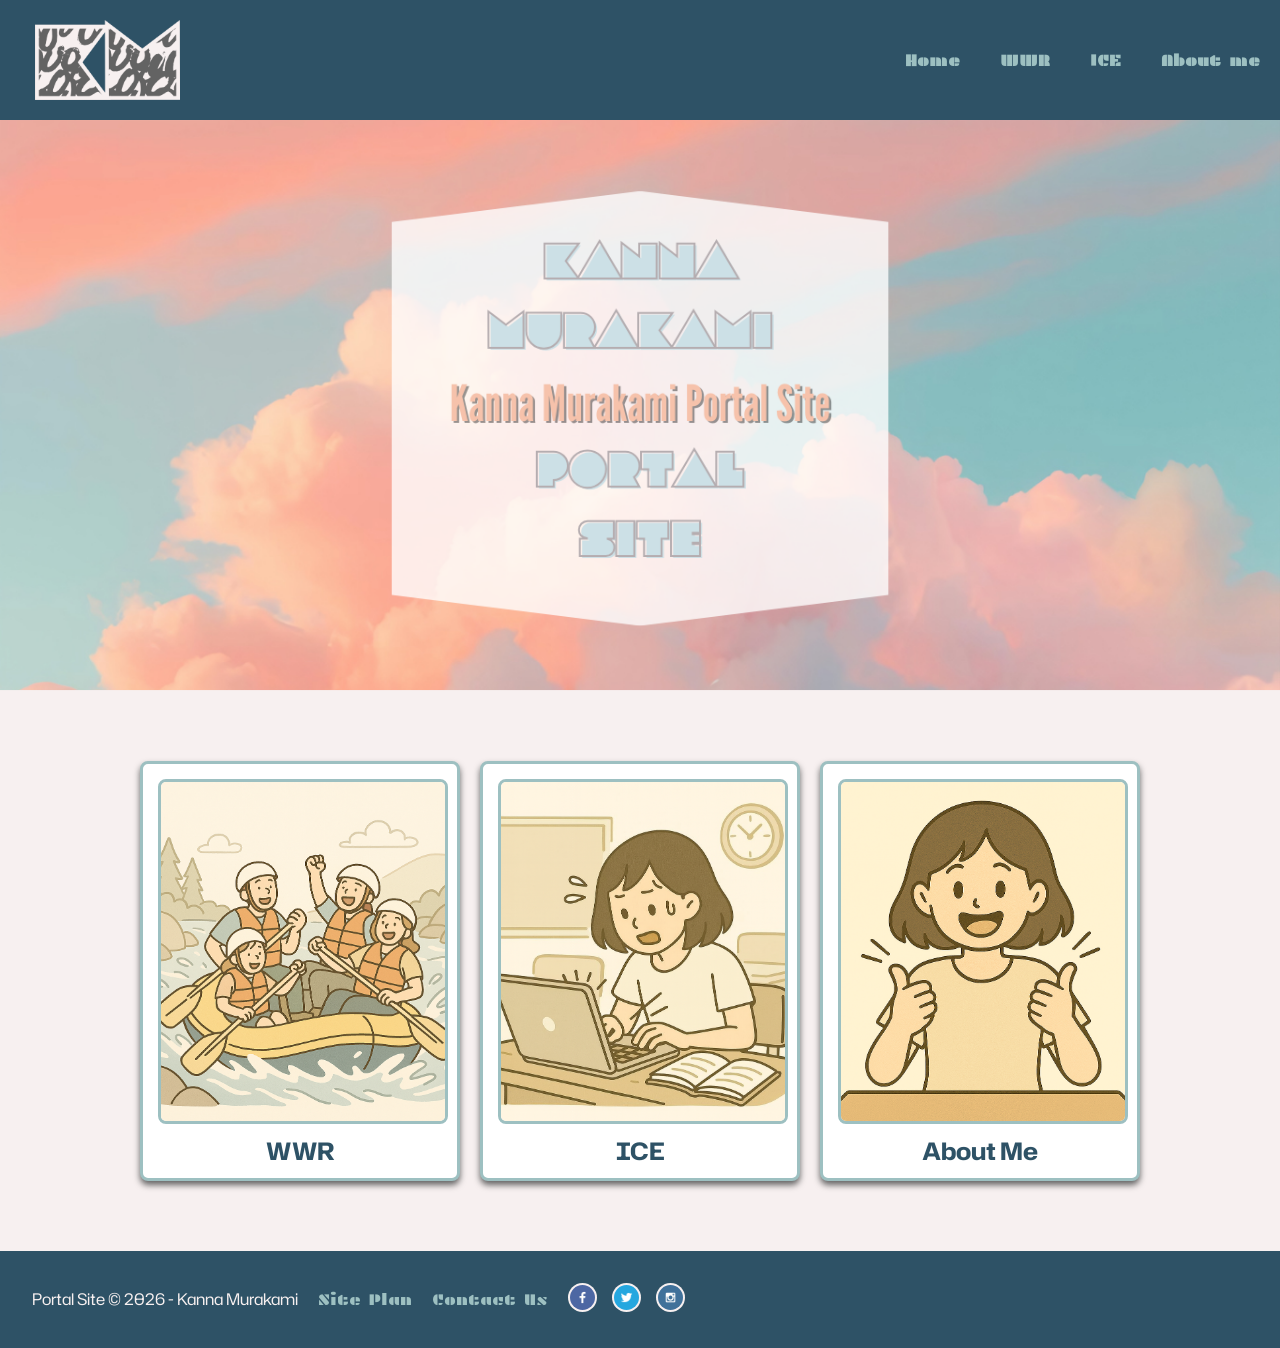
==== index.html @ 5af6eba7 "Initial commit" ====
<!DOCTYPE html>
<html lang="en">
<head>
    <meta charset="UTF-8">
    <meta name="viewport" content="width=device-width, initial-scale=1.0">
    <title>WDD130 Portal Site</title>    
    <link rel="stylesheet" href="styles/style.css">
</head>
<body>
    
    <header>
        
         <a id="logo_link" href="index.html">
            <img src="images/logo2.png" alt="Logo" class="logo"> 
        </a>

        <nav>
            <ul>
                <li><a href="index.html">Home</a></li>
                <li><a href="../wwr/index.html">WWR</a></li>
                <li><a href="ice.html">ICE</a></li>
                <li><a href="about.me">About me</a></li>
            </ul>
        </nav>
    </header>
    
    <div id="content">
        
        <div id="hero-image">
            <img id="hero-image"src="images/1.png" alt="portal site image">
        </div>
        

        <main id="hero-grid">
            <section class="WWR">
                <img class="WWR-img" src="images/WWR.png" alt="WWR Image">
                <h2>WWR</h2>
            </section>
            <section class="ICE">
                <img class="ICE-img" src="images/ICE.png" alt="ICE Image">
                <h2>ICE</h2>
            </section>
            <section class="About Me">
                <img class="Me-img" src="images/about me.png" alt="About Me">
                <h2>About Me</h2>
            </section>
        </main>
    </div>

    <footer>
        <p>Portal Site &copy; 2026 - Kanna Murakami</p>
        <p><a href="site-plan.html">Site Plan</a></p> 
        <p><a href="contact.html">Contact Us</a></p>
        <div class="social">
            <a href="https://facebook.com" target="_blank">
                <img src="images/facebook.png" alt="fb icon">
            </a>
            <a href="https://twitter.com" target="_blank">
                <img src="images/twitter.png" alt="twitter icon">
            </a>
            <a href="https://instagram.com" target="_blank">
                <img src="images/instagram.png" alt="instagram icon">
            </a>
        </div>
    </footer>
</body>
</html>
---- styles/style.css ----
@import url('https://fonts.googleapis.com/css2?family=Plaster&family=League+Spartan:wght@700&family=Tektur:wght@400..900&family=Inter:wght@400;700&family=Roboto:wght@400;700&family=Open+Sans:wght@400;700&family=Hubot+Sans:wght@400..900&family=Coda:wght@400;800&family=Lexend+Deca:wght@400;700&display=swap');

body {
    background-color: #F7F0F0;
    color: #2E5266;;
    font-family: 'Hubot Sans', 'Coda', 'Lexend Deca';
    margin: 0;
    padding: 0;
}

header {
    background-color: #2E5266;
    display: flex;
    justify-content: space-between;
    align-items: center;
    padding: 20px 20px; 
    height: 80px;
    position: relative; 
    z-index: 10;
}

header img.logo {
    height: 100%; 
    max-height: 200px; 
    width: auto;
    display: block;
    margin-left: 15px;
}

#logo_link {
    display: flex;
    align-items: center;
    height: 100%; 
}

nav ul {
    list-style: none;
    margin: 0;
    padding: 0;
    display: flex;   
    gap: 40px;        
}

nav li {
    display: inline;
    text-decoration: none; 
}

nav a {
    text-decoration: none; 
    font-family: 'Plaster', 'League Spartan', 'Tektur';
    font-weight: bold; 
    font-size: 1rem; 
    color: #9dc0c1; 
}

nav a:hover {
    color: #f6c2ab;
}


#hero-image {
    display: block;
    width: 100%;
    margin-bottom: 50px;
}

#hero-grid {
    display: grid;
    grid-template-columns: repeat(3, 1fr); 
    gap: 20px;
    max-width: 1000px;
    display: flex;
    margin: 70px auto;
    padding: 0 20px;
}

section {
    background: white;
    border: 3px solid #9dc0c1;
    border-radius: 8px;
    padding: 15px;
    padding-bottom: 60px;
    text-align: center;
    box-shadow: 0 4px 6px #636363;
    transition: transform 0.3s;
}

section:hover {
    transform: translateY(-5px);
}

section img {
    width: 100%;
    height: 100%;
    object-fit: cover;
    border: 3px solid #9dc0c1;
    border-radius: 8px;
}

h2 {
    color: #2E5266;
    font-family: 'Hubot Sans', 'Coda', 'Lexend Deca';
    margin: 5px;
}


footer {
    background-color: #2E5266;
    color: #F7F0F0;
    padding: 2rem;
    
    display: flex;
    justify-content: flex-start;
    align-items: center;
    gap: 20px;
}

.social {
    display: flex;
    justify-self: start;
    gap: 15px;
}

.social img {
    width: 25px;
    height: auto;
}

.social a img {
    background-color: #F7F0F0;
    border-radius: 50%;
    padding: 2px;
}

footer p {
    margin: 0;
    font-family: 'Hubot Sans', 'Coda', 'Lexend Deca';
}

footer a {
    font-family: 'Plaster', 'League Spartan', 'Tektur';
    color: #9dc0c1;
    text-decoration: none;
    transition: color 0.3s;
}

footer a:hover {
    color: #f6c2ab;
}

.social img:hover {
    transform: scale(1.1);
}

.ice-project{
    width: 40%;
    margin: 20px auto;  
}
 .ice-page {
    display: flex;
    flex-wrap: wrap;
    padding: 50px;
 }

 .ice-project a {
    text-decoration: none;
 }
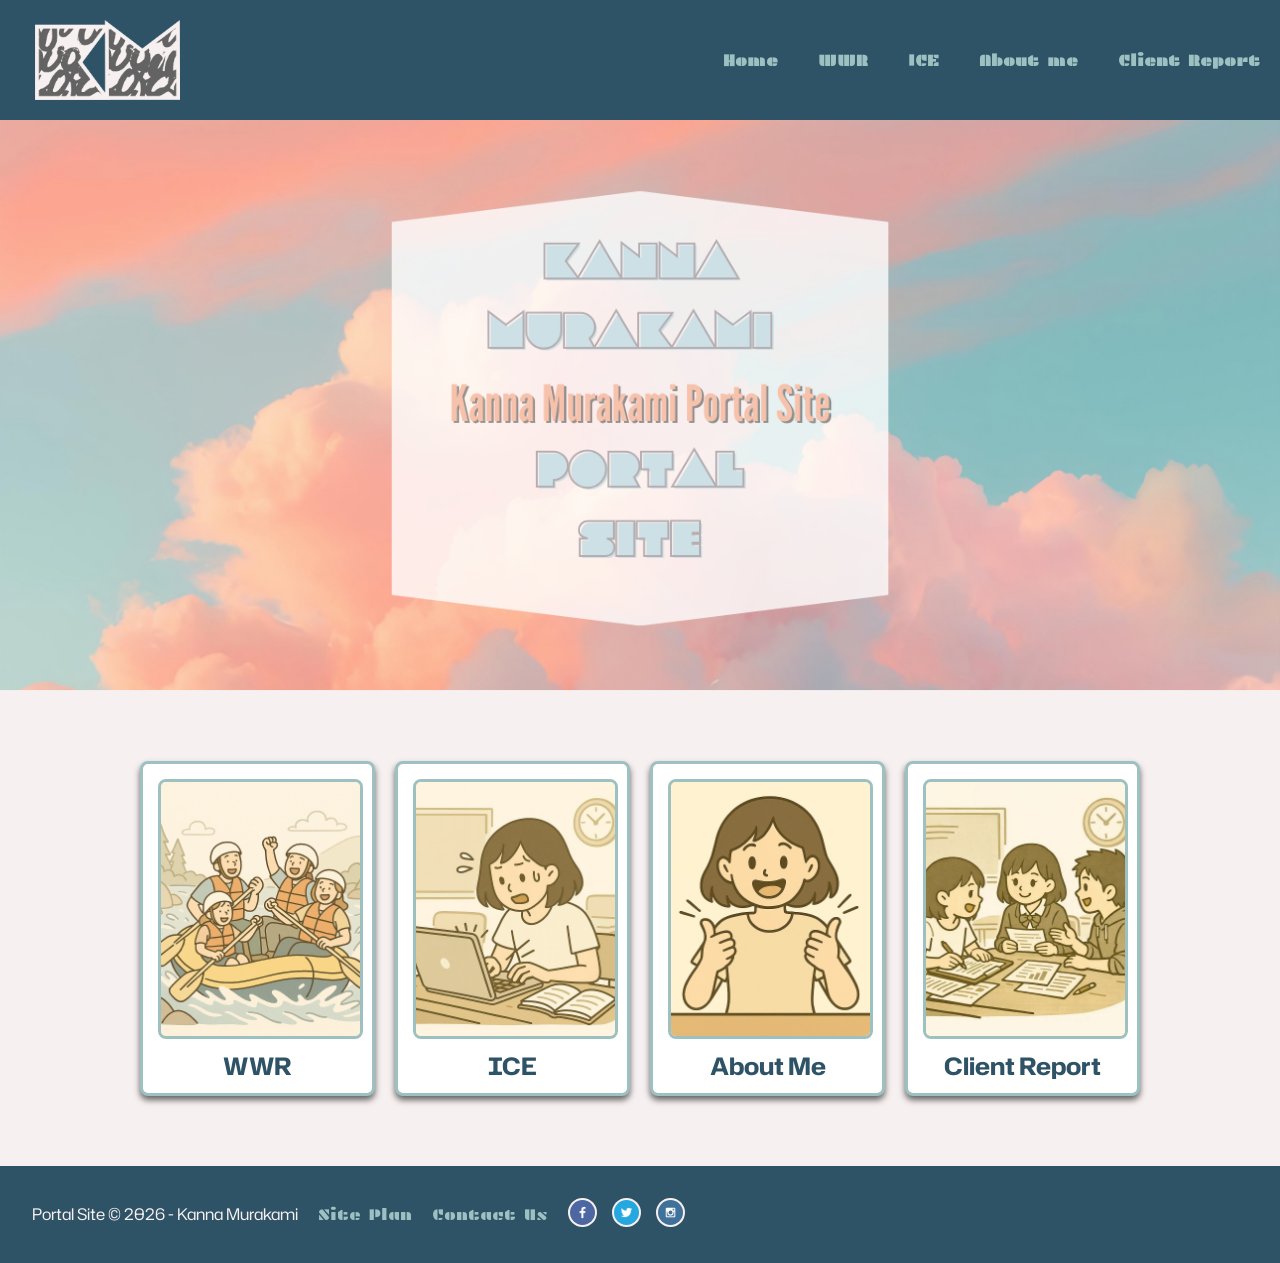
==== commit ce60bf8c: "z" ====
--- a/index.html
+++ b/index.html
@@ -19,7 +19,8 @@
                 <li><a href="index.html">Home</a></li>
                 <li><a href="../wwr/index.html">WWR</a></li>
                 <li><a href="ice.html">ICE</a></li>
-                <li><a href="about.me">About me</a></li>
+                <li><a href="aboutme.html">About me</a></li>
+                <li><a href="client_report.html">Client Report</a></li>
             </ul>
         </nav>
     </header>
@@ -33,16 +34,29 @@
 
         <main id="hero-grid">
             <section class="WWR">
-                <img class="WWR-img" src="images/WWR.png" alt="WWR Image">
-                <h2>WWR</h2>
+                <a href="wwr/index.html">
+                    <img class="WWR-img" src="images/WWR.png" alt="WWR Image">
+                    <h2>WWR</h2>
+                </a>
             </section>
             <section class="ICE">
-                <img class="ICE-img" src="images/ICE.png" alt="ICE Image">
-                <h2>ICE</h2>
+                <a href="ice.html">
+                    <img class="ICE-img" src="images/ICE.png" alt="ICE Image">
+                    <h2>ICE</h2>
+                </a>
             </section>
-            <section class="About Me">
-                <img class="Me-img" src="images/about me.png" alt="About Me">
-                <h2>About Me</h2>
+            <section class="AboutMe">
+                <a href="aboutme.html">
+                    <img class="Me-img" src="images/about me.png" alt="About Me">
+                    <h2>About Me</h2>
+                </a>
+            </section>
+
+            <section class="client_report">
+                <a href="client_report.html">
+                    <img class="team-img" src="images/team.png" alt="About Me">
+                    <h2>Client Report</h2>
+                </a>
             </section>
         </main>
     </div>
--- a/styles/style.css
+++ b/styles/style.css
@@ -67,8 +67,6 @@
 }
 
 #hero-grid {
-    display: grid;
-    grid-template-columns: repeat(3, 1fr); 
     gap: 20px;
     max-width: 1000px;
     display: flex;
@@ -87,6 +85,10 @@
     transition: transform 0.3s;
 }
 
+section a{
+    text-decoration: none;
+}
+
 section:hover {
     transform: translateY(-5px);
 }
@@ -166,4 +168,40 @@
 
  .ice-project a {
     text-decoration: none;
- }+ }
+
+#report {
+    padding: 50px;
+ }
+
+.report-card {
+    margin: 30px 50px;
+    padding: 50px;
+}
+
+.report-card p {
+    text-align: left;
+    line-height: 2rem;
+}
+
+h1 {
+    text-align: center;
+    margin-bottom: 50px;
+}
+
+.link {
+    display: flex;
+    justify-content: space-around;
+    margin-top: 30px;
+}
+
+@media screen and (max-width: 800px){
+    #hero-grid {
+        flex-direction: column;
+        margin: 50px;
+        gap: 50px;
+    }
+    nav ul {
+        gap: 20px;
+    }
+};
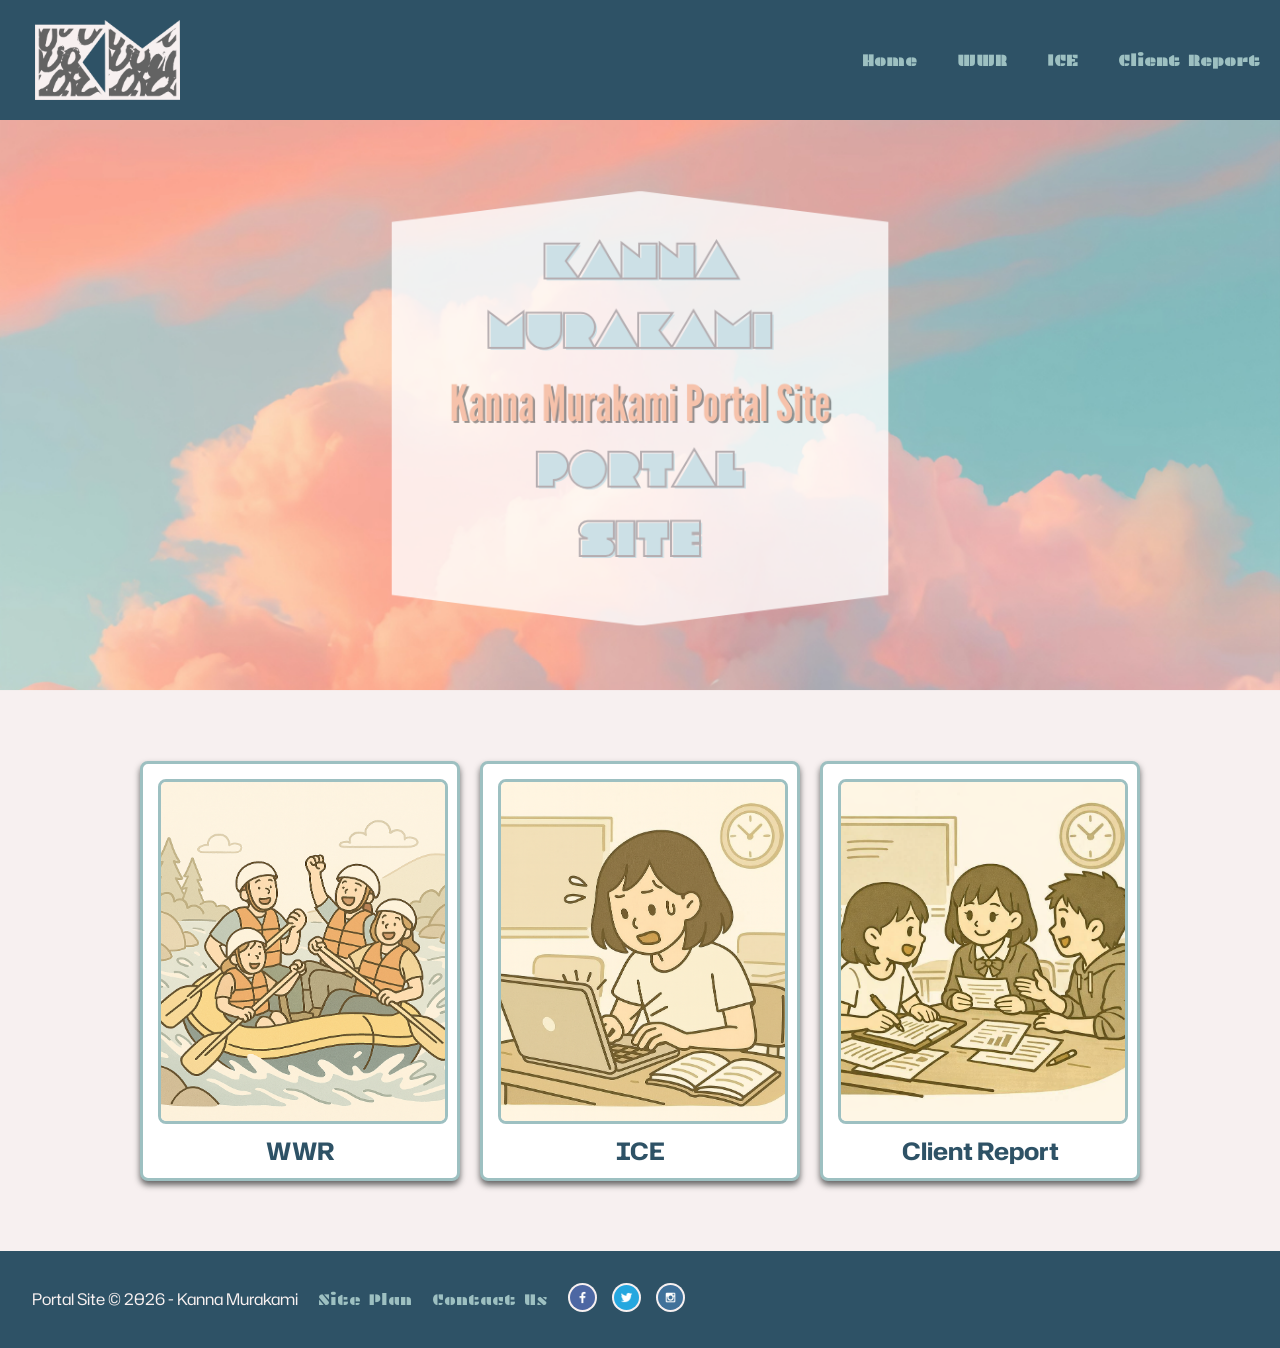
==== commit 09b825e7: "a" ====
--- a/index.html
+++ b/index.html
@@ -17,9 +17,8 @@
         <nav>
             <ul>
                 <li><a href="index.html">Home</a></li>
-                <li><a href="../wwr/index.html">WWR</a></li>
+                <li><a href="wwr/index.html">WWR</a></li>
                 <li><a href="ice.html">ICE</a></li>
-                <li><a href="aboutme.html">About me</a></li>
                 <li><a href="client_report.html">Client Report</a></li>
             </ul>
         </nav>
@@ -45,13 +44,7 @@
                     <h2>ICE</h2>
                 </a>
             </section>
-            <section class="AboutMe">
-                <a href="aboutme.html">
-                    <img class="Me-img" src="images/about me.png" alt="About Me">
-                    <h2>About Me</h2>
-                </a>
-            </section>
-
+            
             <section class="client_report">
                 <a href="client_report.html">
                     <img class="team-img" src="images/team.png" alt="About Me">
--- a/styles/style.css
+++ b/styles/style.css
@@ -158,7 +158,14 @@
 
 .ice-project{
     width: 40%;
-    margin: 20px auto;  
+    margin: 20px auto; 
+    padding: 50px; 
+}
+
+.ice-project p{
+    text-align: left;
+    line-height: 2rem;
+    letter-spacing: 0.05rem;
 }
  .ice-page {
     display: flex;
@@ -175,13 +182,14 @@
  }
 
 .report-card {
-    margin: 30px 50px;
-    padding: 50px;
+    margin: 50px 70px;
+    padding: 60px;
 }
 
 .report-card p {
     text-align: left;
     line-height: 2rem;
+    letter-spacing: 0.05rem;
 }
 
 h1 {
@@ -195,13 +203,5 @@
     margin-top: 30px;
 }
 
-@media screen and (max-width: 800px){
-    #hero-grid {
-        flex-direction: column;
-        margin: 50px;
-        gap: 50px;
-    }
-    nav ul {
-        gap: 20px;
-    }
-};+
+    
